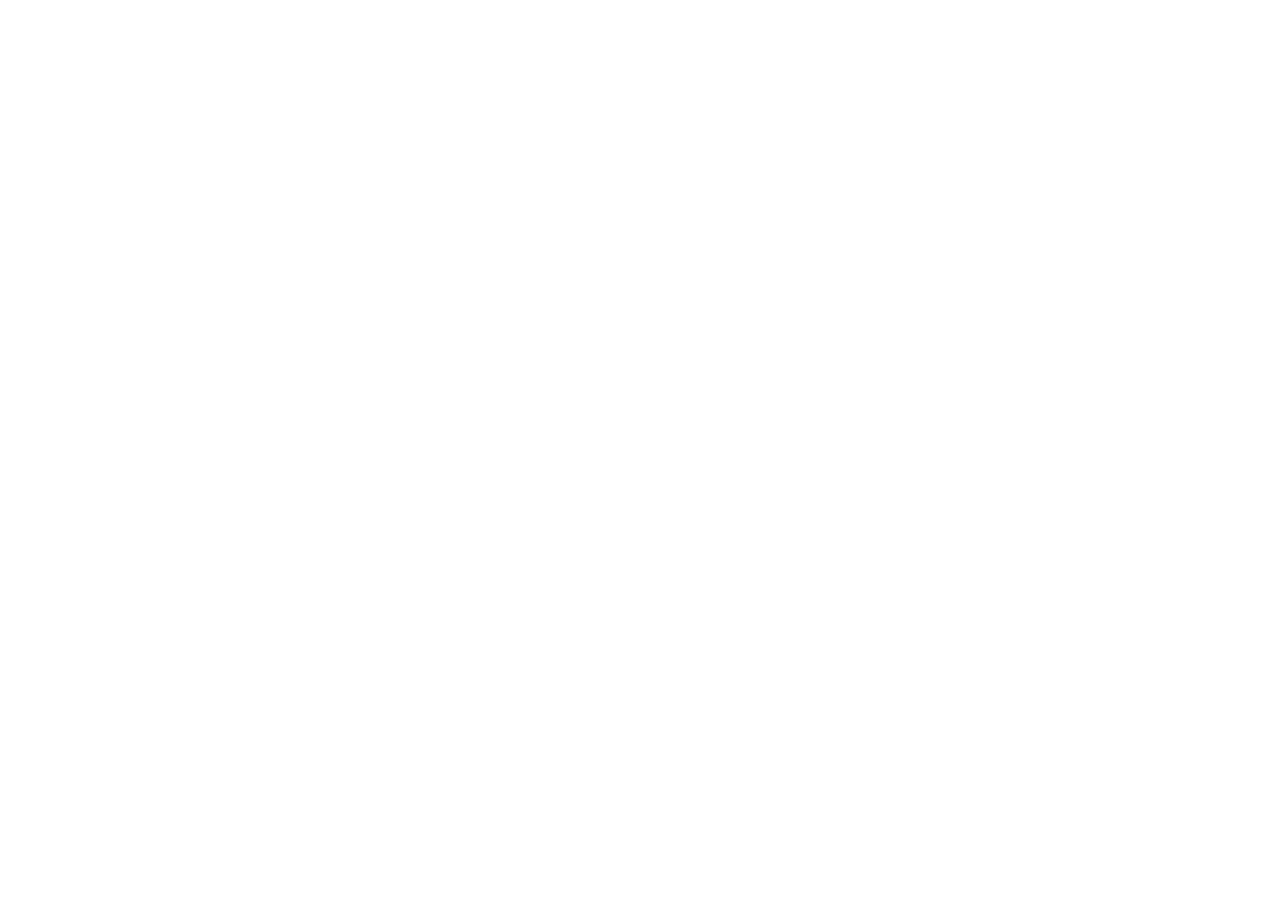
==== index.html @ c4c43515 "Initial card element" ====
<!DOCTYPE html>
<html lang="en">
  <head>
    <meta charset="UTF-8" />
    <meta name="viewport" content="width=device-width, initial-scale=1.0" />

    <link rel="icon" href="img/favicon_64.png" />
    <link rel="apple-touch-icon" href="img/apple_touch_icon.png" />
    <link rel="manifest" href="manifest.webmanifest" />

    <link rel="preconnect" href="https://fonts.googleapis.com" />
    <link rel="preconnect" href="https://fonts.gstatic.com" crossorigin />
    <link
      href="https://fonts.googleapis.com/css2?family=Oswald:wght@400;500;600;700&display=swap"
      rel="stylesheet"
    />

    <link rel="stylesheet" href="../css/base.css" />
    <title>Autobunker</title>
  </head>

  <body>
    <section class="services">
      <div class="card">
        <div class="card__side card__side--front"></div>
        <div class="card__side card__side--back card__side--back-1">
          <div class="card__cta">
            <div class="btn-flip"></div>
          </div>
        </div>
      </div>
    </section>
  </body>
</html>
---- css/base.css ----
* {
  margin: 0;
  padding: 0;
  box-sizing: inherit;
}

html {
  font-size: 50%;
}

body {
  box-sizing: border-box;
  font-family: "Oswald", sans-serif;
}

.services {
  max-width: 140rem;
  display: grid;
  grid-template-columns: 1fr;
  /* align-items: center; */
  justify-items: center;
}

.card {
  -webkit-perspective: 150rem;
  perspective: 150rem;
  -moz-perspective: 150rem;
  position: relative;
  height: 74rem;
  width: 44rem;
}

.card__side {
  height: 100%;
  -webkit-transition: all 0.8s ease;
  transition: all 0.8s ease;
  position: absolute;
  top: 0;
  left: 0;
  width: 100%;
  -webkit-backface-visibility: hidden;
  backface-visibility: hidden;
  border-radius: 3px;
  overflow: hidden;
}

.card__side--front {
  background-image: url("../img/front/card_1.webp");
  /* background-size: 100%; */
  /* background-repeat: no-repeat; */
}

.card__side--back {
  -webkit-transform: rotateY(180deg);
  transform: rotateY(180deg);

  background-image: url("../img/back/card_1.webp");
  /* background-size: contain;
  background-repeat: no-repeat; */
}

/* .card__side--back-1 {
  background-image: url("../img/back/card_1.webp");
  background-size: contain;
  background-repeat: no-repeat;
} */

.card:hover .card__side--front {
  -webkit-transform: rotateY(-180deg);
  transform: rotateY(-180deg);
}

.card:hover .card__side--back {
  -webkit-transform: rotateY(0);
  transform: rotateY(0);
}
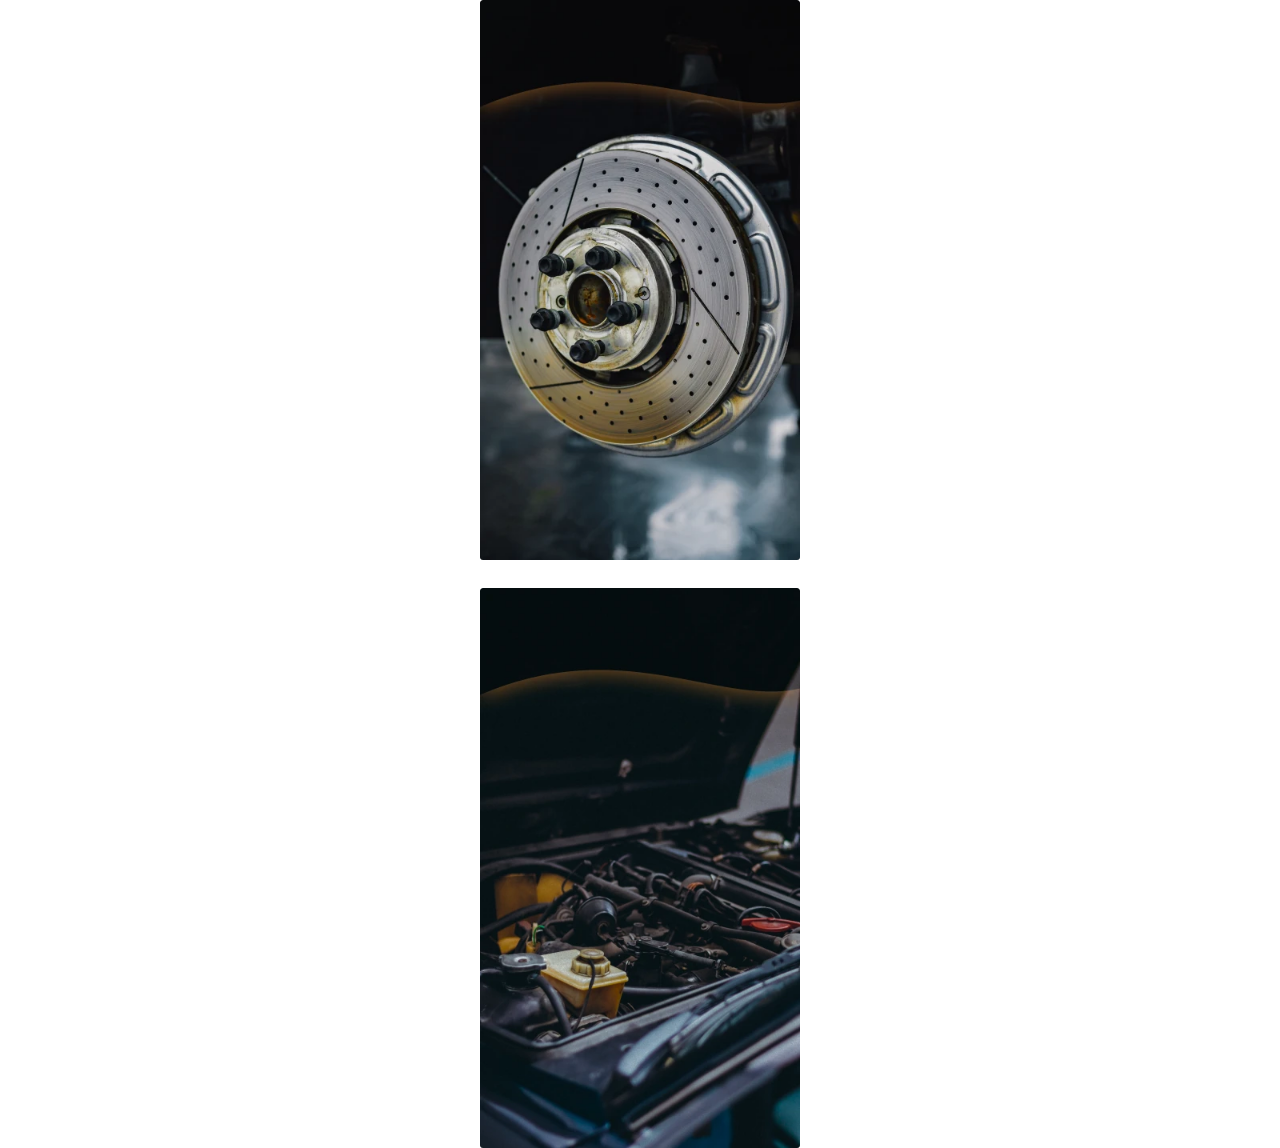
==== commit 3132bf7f: "Fixed images" ====
--- a/index.html
+++ b/index.html
@@ -22,8 +22,28 @@
   <body>
     <section class="services">
       <div class="card">
-        <div class="card__side card__side--front"></div>
-        <div class="card__side card__side--back card__side--back-1">
+        <div
+          class="card__side card__side--front"
+          style="background-image: url('../img/front/card_1.webp')"
+        ></div>
+        <div
+          class="card__side card__side--back"
+          style="background-image: url('../img/back/card_1.webp')"
+        >
+          <div class="card__cta">
+            <div class="btn-flip"></div>
+          </div>
+        </div>
+      </div>
+      <div class="card">
+        <div
+          class="card__side card__side--front"
+          style="background-image: url('../img/front/card_2.webp')"
+        ></div>
+        <div
+          class="card__side card__side--back"
+          style="background-image: url('../img/back/card_2.webp')"
+        >
           <div class="card__cta">
             <div class="btn-flip"></div>
           </div>
--- a/css/base.css
+++ b/css/base.css
@@ -14,11 +14,16 @@
 }
 
 .services {
+  /* background-image: url("../img/background.webp"); */
+  background-repeat: repeat-y;
+  margin: 0 auto;
   max-width: 140rem;
   display: grid;
   grid-template-columns: 1fr;
+  row-gap: 3.5rem;
   /* align-items: center; */
   justify-items: center;
+  padding: 0 2rem;
 }
 
 .card {
@@ -26,8 +31,8 @@
   perspective: 150rem;
   -moz-perspective: 150rem;
   position: relative;
-  height: 74rem;
-  width: 44rem;
+  height: 70rem;
+  width: 40rem;
 }
 
 .card__side {
@@ -45,18 +50,13 @@
 }
 
 .card__side--front {
-  background-image: url("../img/front/card_1.webp");
-  /* background-size: 100%; */
-  /* background-repeat: no-repeat; */
+  background-size: 100%;
 }
 
 .card__side--back {
   -webkit-transform: rotateY(180deg);
   transform: rotateY(180deg);
-
-  background-image: url("../img/back/card_1.webp");
-  /* background-size: contain;
-  background-repeat: no-repeat; */
+  background-size: 100%;
 }
 
 /* .card__side--back-1 {
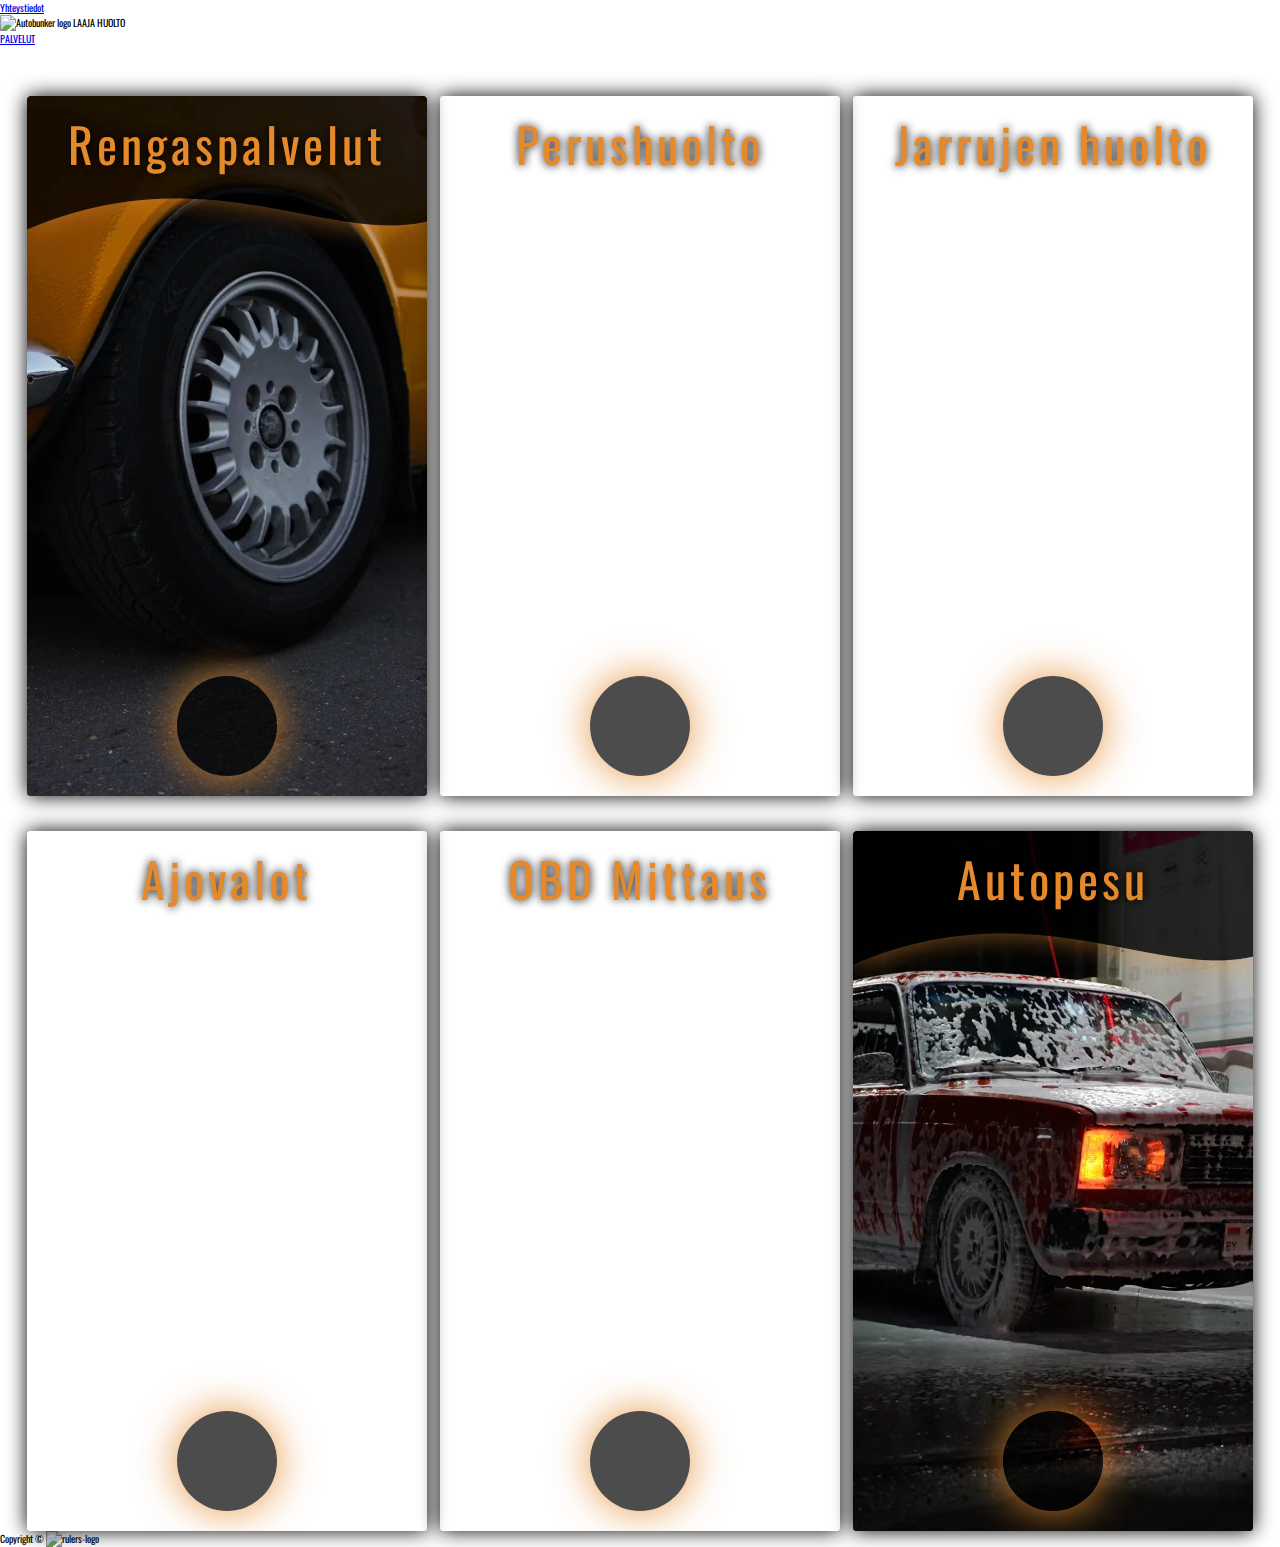
==== commit e8376f78: "Static page" ====
--- a/index.html
+++ b/index.html
@@ -4,51 +4,289 @@
     <meta charset="UTF-8" />
     <meta name="viewport" content="width=device-width, initial-scale=1.0" />
 
-    <link rel="icon" href="img/favicon_64.png" />
-    <link rel="apple-touch-icon" href="img/apple_touch_icon.png" />
-    <link rel="manifest" href="manifest.webmanifest" />
+    <link rel="icon" href="./img/favicon_64.png" />
+    <link rel="apple-touch-icon" href="./img/apple_touch_icon.png" />
+    <link rel="manifest" href="./manifest.webmanifest" />
 
     <link rel="preconnect" href="https://fonts.googleapis.com" />
     <link rel="preconnect" href="https://fonts.gstatic.com" crossorigin />
     <link
-      href="https://fonts.googleapis.com/css2?family=Oswald:wght@400;500;600;700&display=swap"
+      href="https://fonts.googleapis.com/css2?family=Oswald:wght@300;400;500;600;700&display=swap"
       rel="stylesheet"
     />
-
-    <link rel="stylesheet" href="../css/base.css" />
+    <script
+      type="module"
+      src="https://unpkg.com/ionicons@7.1.0/dist/ionicons/ionicons.esm.js"
+    ></script>
+    <script
+      nomodule
+      src="https://unpkg.com/ionicons@7.1.0/dist/ionicons/ionicons.js"
+    ></script>
+
+    <link rel="stylesheet" href="./css/base.css" />
+    <link rel="stylesheet" href="./css/index.css" />
+
     <title>Autobunker</title>
   </head>
 
   <body>
-    <section class="services">
-      <div class="card">
-        <div
-          class="card__side card__side--front"
-          style="background-image: url('../img/front/card_1.webp')"
-        ></div>
-        <div
-          class="card__side card__side--back"
-          style="background-image: url('../img/back/card_1.webp')"
-        >
-          <div class="card__cta">
-            <div class="btn-flip"></div>
-          </div>
-        </div>
-      </div>
-      <div class="card">
-        <div
-          class="card__side card__side--front"
-          style="background-image: url('../img/front/card_2.webp')"
-        ></div>
-        <div
-          class="card__side card__side--back"
-          style="background-image: url('../img/back/card_2.webp')"
-        >
-          <div class="card__cta">
-            <div class="btn-flip"></div>
+    <div class="inner-header">
+      <div class="grid-box">
+        <a href="./contacts.html" class="hero-contacts">Yhteystiedot</a>
+      </div>
+    </div>
+    <header class="hero">
+      <div class="hero-center">
+        <img
+          class="hero-logo"
+          src="./img/logo_scaled.webp"
+          alt="Autobunker logo"
+        />
+        <span class="hero-slogan">LAAJA HUOLTO</span>
+      </div>
+      <a href="#services" class="hero-services-cta"
+        >PALVELUT
+        <div class="hero-down-arrow"></div>
+      </a>
+    </header>
+
+    <section class="services" id="services">
+      <div class="card" onclick="cardRotate(this)">
+        <!-- NOTE: attention to style tag!!! Image of the service is set as a background image, example: style="background-image: url(./img/front/card_1.webp)" -->
+        <div
+          class="card__side card__side--front"
+          card-data-front-image
+          style="background-image: url(./img/front/Rengaspalvelut.webp)"
+        >
+          <span class="service-name" card-data-service-name
+            >Rengaspalvelut</span
+          >
+          <div class="card__cta">
+            <div class="btn-flip">
+              <ion-icon name="sync-outline" class="flip-icon"></ion-icon>
+            </div>
+          </div>
+        </div>
+        <!-- NOTE: attention to style tag!!! Image of the service is set as a background image, example: style="background-image: url(./img/back/card_1.webp)" -->
+        <div
+          class="card__side card__side--back"
+          card-data-back-image
+          style="background-image: url(./img/back/Rengaspalvelut.webp)"
+        >
+          <ul class="subservices-list" card-data-subservices-list>
+            <!-- HERE ARE JUST LIST ELEMENTS: <li>subservice name</li> -->
+            <li>Renkaiden vaihto</li>
+            <li>Vanteiden tasapainotus</li>
+            <li>Renkaiden kausisäilytys</li>
+          </ul>
+          <div class="card__cta">
+            <div class="btn-flip">
+              <ion-icon name="sync-outline" class="flip-icon"></ion-icon>
+            </div>
+          </div>
+        </div>
+      </div>
+      <div class="card" onclick="cardRotate(this)">
+        <!-- NOTE: attention to style tag!!! Image of the service is set as a background image, example: style="background-image: url(./img/front/card_1.webp)" -->
+        <div
+          class="card__side card__side--front"
+          card-data-front-image
+          style="background-image: url(./img/front/Perushuolto.webp)"
+        >
+          <span class="service-name" card-data-service-name>Perushuolto</span>
+          <div class="card__cta">
+            <div class="btn-flip">
+              <ion-icon name="sync-outline" class="flip-icon"></ion-icon>
+            </div>
+          </div>
+        </div>
+        <!-- NOTE: attention to style tag!!! Image of the service is set as a background image, example: style="background-image: url(./img/back/card_1.webp)" -->
+        <div
+          class="card__side card__side--back"
+          card-data-back-image
+          style="background-image: url(./img/back/Perushuolto.webp)"
+        >
+          <ul class="subservices-list" card-data-subservices-list>
+            <!-- HERE ARE JUST LIST ELEMENTS: <li>subservice name</li> -->
+            <li>Moottoriöljyn vaihto</li>
+            <li>Öljynsuodattimien vaihto</li>
+            <li>Ilmansuodattimien vaihto</li>
+            <li>Jäähdytysnesteen vaihto</li>
+            <li>Sytytyspuolien vaihto</li>
+            <li>Sytytystulppien vaihto</li>
+          </ul>
+          <div class="card__cta">
+            <div class="btn-flip">
+              <ion-icon name="sync-outline" class="flip-icon"></ion-icon>
+            </div>
+          </div>
+        </div>
+      </div>
+      <div class="card" onclick="cardRotate(this)">
+        <!-- NOTE: attention to style tag!!! Image of the service is set as a background image, example: style="background-image: url(./img/front/card_1.webp)" -->
+        <div
+          class="card__side card__side--front"
+          card-data-front-image
+          style="background-image: url(./img/front/Jarrujen\ huolto.webp)"
+        >
+          <span class="service-name" card-data-service-name
+            >Jarrujen huolto</span
+          >
+          <div class="card__cta">
+            <div class="btn-flip">
+              <ion-icon name="sync-outline" class="flip-icon"></ion-icon>
+            </div>
+          </div>
+        </div>
+        <!-- NOTE: attention to style tag!!! Image of the service is set as a background image, example: style="background-image: url(./img/back/card_1.webp)" -->
+        <div
+          class="card__side card__side--back"
+          card-data-back-image
+          style="background-image: url(./img/back/Jarrujen\ huolto.webp)"
+        >
+          <ul class="subservices-list" card-data-subservices-list>
+            <!-- HERE ARE JUST LIST ELEMENTS: <li>subservice name</li> -->
+            <li>Jarrupalojen vaihto</li>
+            <li>Jarrulevyjen vaihto</li>
+            <li>Jarrunesteen vaihto</li>
+          </ul>
+          <div class="card__cta">
+            <div class="btn-flip">
+              <ion-icon name="sync-outline" class="flip-icon"></ion-icon>
+            </div>
+          </div>
+        </div>
+      </div>
+      <div class="card" onclick="cardRotate(this)">
+        <!-- NOTE: attention to style tag!!! Image of the service is set as a background image, example: style="background-image: url(./img/front/card_1.webp)" -->
+        <div
+          class="card__side card__side--front"
+          card-data-front-image
+          style="background-image: url(./img/front/Ajovalot.webp)"
+        >
+          <span class="service-name" card-data-service-name>Ajovalot</span>
+          <div class="card__cta">
+            <div class="btn-flip">
+              <ion-icon name="sync-outline" class="flip-icon"></ion-icon>
+            </div>
+          </div>
+        </div>
+        <!-- NOTE: attention to style tag!!! Image of the service is set as a background image, example: style="background-image: url(./img/back/card_1.webp)" -->
+        <div
+          class="card__side card__side--back"
+          card-data-back-image
+          style="background-image: url(./img/back/Ajovalot.webp)"
+        >
+          <ul class="subservices-list" card-data-subservices-list>
+            <!-- HERE ARE JUST LIST ELEMENTS: <li>subservice name</li> -->
+            <li>Ajovalopolttimoiden vaihto</li>
+            <li>Lisävalon asennus</li>
+          </ul>
+          <div class="card__cta">
+            <div class="btn-flip">
+              <ion-icon name="sync-outline" class="flip-icon"></ion-icon>
+            </div>
+          </div>
+        </div>
+      </div>
+      <div class="card" onclick="cardRotate(this)">
+        <!-- NOTE: attention to style tag!!! Image of the service is set as a background image, example: style="background-image: url(./img/front/card_1.webp)" -->
+        <div
+          class="card__side card__side--front"
+          card-data-front-image
+          style="background-image: url(./img/front/OBD\ Mittaus.webp)"
+        >
+          <span class="service-name" card-data-service-name>OBD Mittaus</span>
+          <div class="card__cta">
+            <div class="btn-flip">
+              <ion-icon name="sync-outline" class="flip-icon"></ion-icon>
+            </div>
+          </div>
+        </div>
+        <!-- NOTE: attention to style tag!!! Image of the service is set as a background image, example: style="background-image: url(./img/back/card_1.webp)" -->
+        <div
+          class="card__side card__side--back"
+          card-data-back-image
+          style="background-image: url(./img/back/OBD\ Mittaus.webp)"
+        >
+          <ul class="subservices-list" card-data-subservices-list>
+            <!-- HERE ARE JUST LIST ELEMENTS: <li>subservice name</li> -->
+            <li>Vikakoodien Luku</li>
+            <li>Vikakoodien poisto</li>
+          </ul>
+          <div class="card__cta">
+            <div class="btn-flip">
+              <ion-icon name="sync-outline" class="flip-icon"></ion-icon>
+            </div>
+          </div>
+        </div>
+      </div>
+      <div class="card" onclick="cardRotate(this)">
+        <!-- NOTE: attention to style tag!!! Image of the service is set as a background image, example: style="background-image: url(./img/front/card_1.webp)" -->
+        <div
+          class="card__side card__side--front"
+          card-data-front-image
+          style="background-image: url(./img/front/Autopesu.webp)"
+        >
+          <span class="service-name" card-data-service-name>Autopesu</span>
+          <div class="card__cta">
+            <div class="btn-flip">
+              <ion-icon name="sync-outline" class="flip-icon"></ion-icon>
+            </div>
+          </div>
+        </div>
+        <!-- NOTE: attention to style tag!!! Image of the service is set as a background image, example: style="background-image: url(./img/back/card_1.webp)" -->
+        <div
+          class="card__side card__side--back"
+          card-data-back-image
+          style="background-image: url(./img/back/Autopesu.webp)"
+        >
+          <ul class="subservices-list" card-data-subservices-list>
+            <!-- HERE ARE JUST LIST ELEMENTS: <li>subservice name</li> -->
+            <li>Autopesu ulkoa</li>
+            <li>Autopesu sisältä</li>
+          </ul>
+          <div class="card__cta">
+            <div class="btn-flip">
+              <ion-icon name="sync-outline" class="flip-icon"></ion-icon>
+            </div>
           </div>
         </div>
       </div>
     </section>
+
+    <div class="footer">
+      <div class="footer_small-grid-box">
+        <a href="https://www.instagram.com/autobunker.fi" target="_blank"
+          ><ion-icon name="logo-instagram" class="logo-footer"></ion-icon>
+        </a>
+      </div>
+      <div class="footer_small-grid-box">
+        <a href="tel:+358465256617" target="_blank">
+          <ion-icon name="call" class="logo-footer"></ion-icon>
+        </a>
+      </div>
+      <div class="footer_small-grid-box">
+        <a href="mailto:Autobunkerfi@gmail.com" target="_blank">
+          <ion-icon name="mail" class="logo-footer"></ion-icon>
+        </a>
+      </div>
+      <div class="footer_big-grid-box">
+        <div class="copyright-box">
+          <span class="footer_copyright">Copyright ©</span>
+          <img
+            class="footer_rulers-logo"
+            src="./img/rulers-logo.png"
+            alt="rulers-logo"
+          />
+        </div>
+      </div>
+    </div>
+    <script>
+      // FUNCTION TO ROTATE CARDS
+      function cardRotate(el) {
+        el.classList.toggle(`rotated`);
+      }
+    </script>
   </body>
 </html>
--- a/css/base.css
+++ b/css/base.css
@@ -5,23 +5,23 @@
 }
 
 html {
-  font-size: 50%;
+  font-size: 62.5%;
 }
 
 body {
   box-sizing: border-box;
   font-family: "Oswald", sans-serif;
+  background-image: url(../img/background.webp);
 }
 
 .services {
-  /* background-image: url("../img/background.webp"); */
   background-repeat: repeat-y;
   margin: 0 auto;
+  margin-top: 5rem;
   max-width: 140rem;
   display: grid;
-  grid-template-columns: 1fr;
+  grid-template-columns: repeat(3, 1fr);
   row-gap: 3.5rem;
-  /* align-items: center; */
   justify-items: center;
   padding: 0 2rem;
 }
@@ -36,6 +36,10 @@
 }
 
 .card__side {
+  text-align: center;
+  display: flex;
+  flex-direction: column;
+  justify-content: space-between;
   height: 100%;
   -webkit-transition: all 0.8s ease;
   transition: all 0.8s ease;
@@ -46,31 +50,71 @@
   -webkit-backface-visibility: hidden;
   backface-visibility: hidden;
   border-radius: 3px;
+  box-shadow: 0 0 2rem #000;
   overflow: hidden;
+  padding-bottom: 2rem;
 }
 
 .card__side--front {
   background-size: 100%;
+  padding-top: 1.2rem;
 }
 
 .card__side--back {
   -webkit-transform: rotateY(180deg);
   transform: rotateY(180deg);
   background-size: 100%;
+  padding-top: 5rem;
 }
 
-/* .card__side--back-1 {
-  background-image: url("../img/back/card_1.webp");
-  background-size: contain;
-  background-repeat: no-repeat;
-} */
-
-.card:hover .card__side--front {
+.rotated .card__side--front {
   -webkit-transform: rotateY(-180deg);
   transform: rotateY(-180deg);
 }
 
-.card:hover .card__side--back {
+.rotated .card__side--back {
   -webkit-transform: rotateY(0);
   transform: rotateY(0);
 }
+
+.service-name {
+  display: inline-block;
+  font-size: 4.8rem;
+  font-weight: 400;
+  letter-spacing: 4px;
+  color: #e6892b;
+  text-shadow: 0 0 1rem #000;
+}
+
+.card__cta {
+  height: 10rem;
+  width: 100%;
+  display: grid;
+  justify-content: center;
+}
+
+.btn-flip {
+  height: 10rem;
+  width: 10rem;
+  background-color: rgba(0, 0, 0, 0.7);
+  box-shadow: 0 0 4rem rgba(230, 137, 43, 0.9);
+  border-radius: 100%;
+  display: grid;
+  justify-content: center;
+  align-items: center;
+}
+
+.flip-icon {
+  height: 6rem;
+  width: 6rem;
+  color: #e6892b;
+}
+
+.subservices-list {
+  font-size: 2.8rem;
+  font-weight: 300;
+  letter-spacing: 4px;
+  color: #d7ba9c;
+  display: grid;
+  row-gap: 1.6rem;
+}
